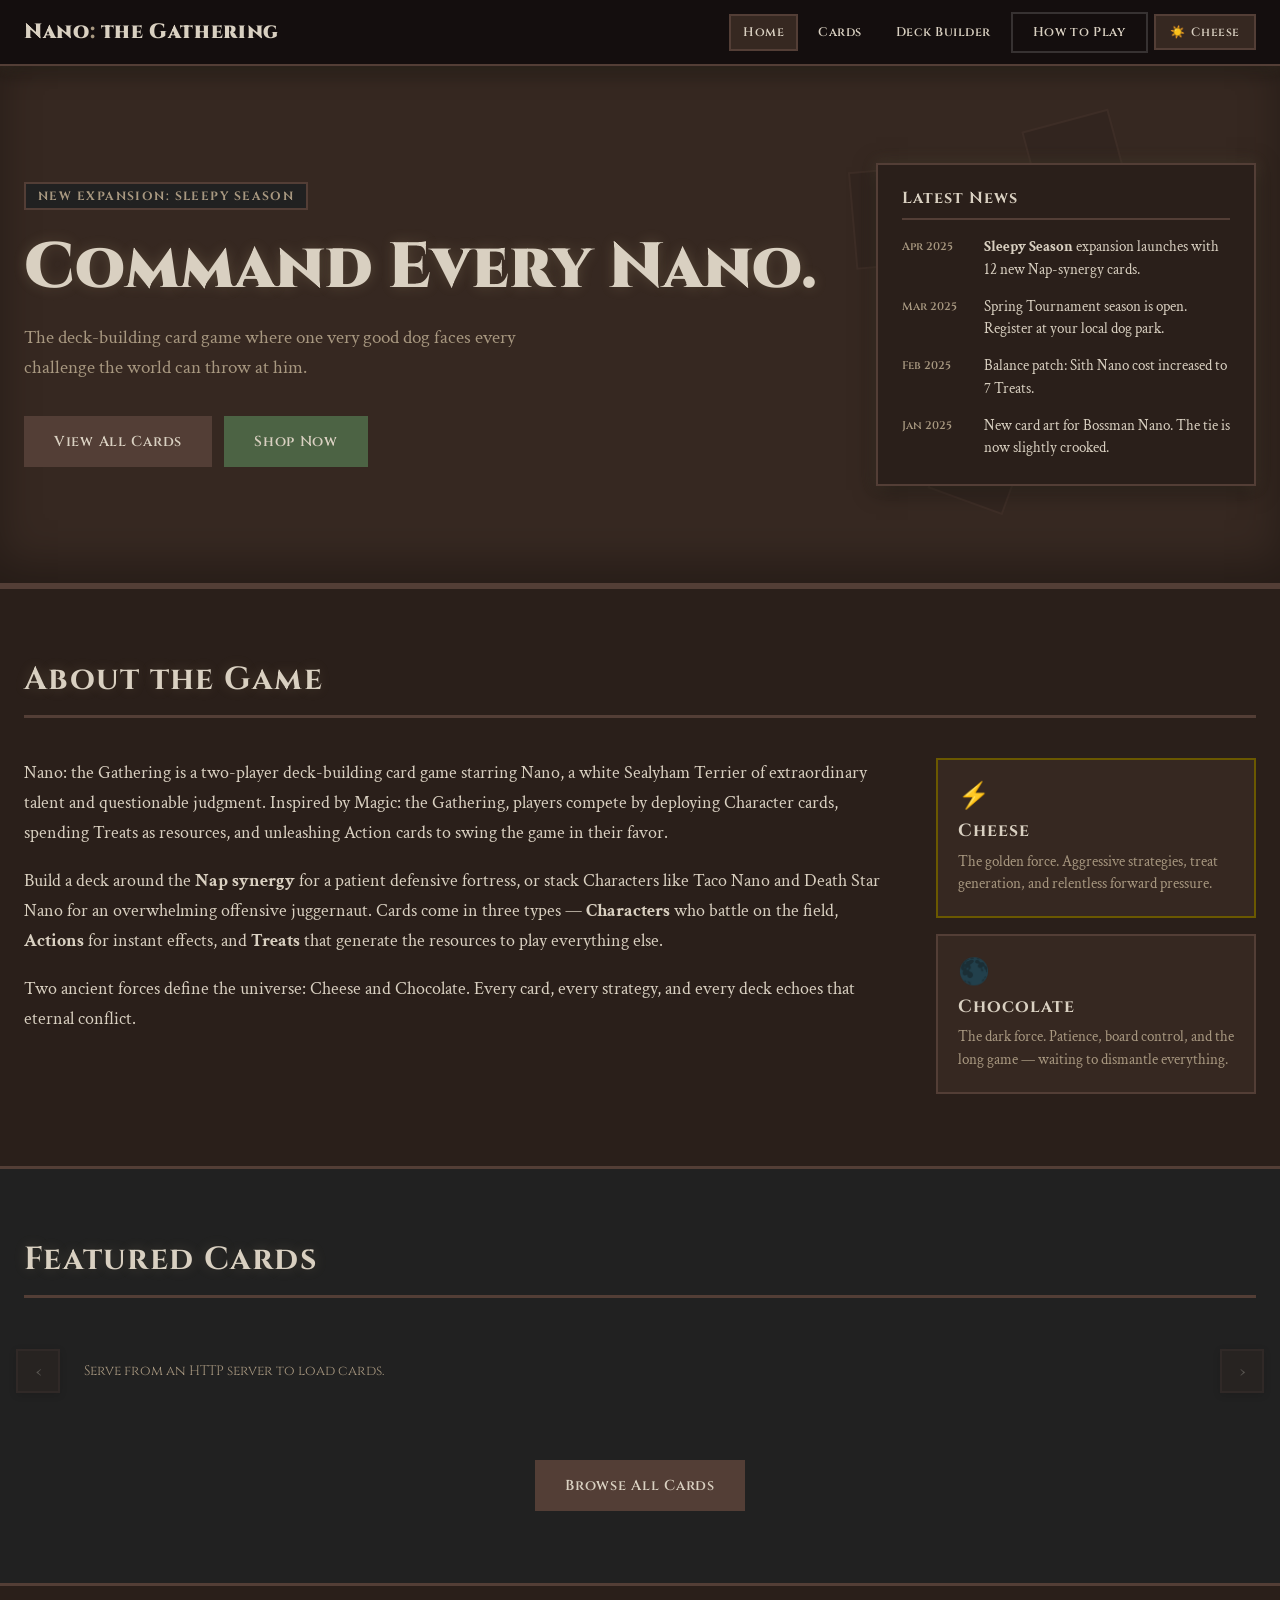
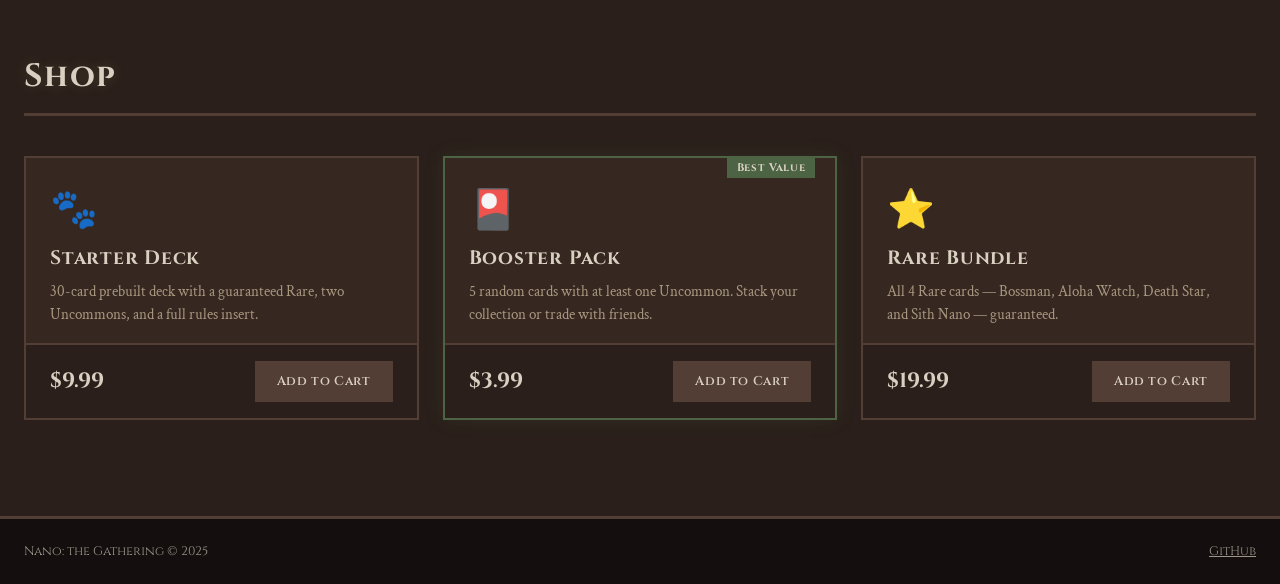
==== AI/index.html @ e47d9646 "claude cooked" ====
<!DOCTYPE html>
<html lang="en">
<head>
    <meta charset="UTF-8">
    <meta name="viewport" content="width=device-width, initial-scale=1.0">
    <title>Nano: the Gathering</title>
    <link rel="preconnect" href="https://fonts.googleapis.com">
    <link rel="preconnect" href="https://fonts.gstatic.com" crossorigin>
    <link href="https://fonts.googleapis.com/css2?family=Cinzel:wght@400;600;700;900&family=Crimson+Text:ital,wght@0,400;0,600;1,400&display=swap" rel="stylesheet">
    <link rel="stylesheet" href="style.css">
</head>
<body class="chocolate">

    <header id="site-header">
        <div class="header-inner">
            <a href="index.html" class="logo">Nano<span class="logo-colon">:</span> the Gathering</a>
            <nav class="nav">
                <a href="index.html"   class="nav-link" data-page="index.html">Home</a>
                <a href="catalog.html" class="nav-link" data-page="catalog.html">Cards</a>
                <a href="deck.html"    class="nav-link" data-page="deck.html">Deck Builder</a>
                <button class="btn btn-ghost" id="btn-how-to-play">How to Play</button>
                <button class="btn btn-theme" id="btn-theme">
                    <span id="theme-icon">☀️</span>
                    <span id="theme-label">Cheese</span>
                </button>
            </nav>
        </div>
    </header>

    <section id="hero">
        <div class="hero-bg-cards" aria-hidden="true">
            <div class="bg-card bc1"></div>
            <div class="bg-card bc2"></div>
            <div class="bg-card bc3"></div>
            <div class="bg-card bc4"></div>
        </div>
        <div class="hero-inner">
            <div class="hero-main">
                <div class="hero-eyebrow">New Expansion: Sleepy Season</div>
                <h2 class="hero-title">Command Every Nano.</h2>
                <p class="hero-sub">The deck-building card game where one very good dog faces every challenge the world can throw at him.</p>
                <div class="hero-btns">
                    <a href="catalog.html" class="btn btn-primary btn-lg">View All Cards</a>
                    <a href="#shop" class="btn btn-secondary btn-lg">Shop Now</a>
                </div>
            </div>
            <div class="hero-news">
                <h3 class="news-title">Latest News</h3>
                <ul class="news-list">
                    <li class="news-item">
                        <span class="news-date">Apr 2025</span>
                        <p><strong>Sleepy Season</strong> expansion launches with 12 new Nap-synergy cards.</p>
                    </li>
                    <li class="news-item">
                        <span class="news-date">Mar 2025</span>
                        <p>Spring Tournament season is open. Register at your local dog park.</p>
                    </li>
                    <li class="news-item">
                        <span class="news-date">Feb 2025</span>
                        <p>Balance patch: Sith Nano cost increased to 7 Treats.</p>
                    </li>
                    <li class="news-item">
                        <span class="news-date">Jan 2025</span>
                        <p>New card art for Bossman Nano. The tie is now slightly crooked.</p>
                    </li>
                </ul>
            </div>
        </div>
    </section>

    <section id="about">
        <div class="section-inner">
            <h2 class="section-title">About the Game</h2>
            <div class="about-layout">
                <div class="about-text">
                    <p>Nano: the Gathering is a two-player deck-building card game starring Nano, a white Sealyham Terrier of extraordinary talent and questionable judgment. Inspired by Magic: the Gathering, players compete by deploying Character cards, spending Treats as resources, and unleashing Action cards to swing the game in their favor.</p>
                    <p>Build a deck around the <strong>Nap synergy</strong> for a patient defensive fortress, or stack Characters like Taco Nano and Death Star Nano for an overwhelming offensive juggernaut. Cards come in three types — <strong>Characters</strong> who battle on the field, <strong>Actions</strong> for instant effects, and <strong>Treats</strong> that generate the resources to play everything else.</p>
                    <p>Two ancient forces define the universe: Cheese and Chocolate. Every card, every strategy, and every deck echoes that eternal conflict.</p>
                </div>
                <div class="forces">
                    <div class="force force-cheese">
                        <div class="force-icon">⚡</div>
                        <h3>Cheese</h3>
                        <p>The golden force. Aggressive strategies, treat generation, and relentless forward pressure.</p>
                    </div>
                    <div class="force force-chocolate">
                        <div class="force-icon">🌑</div>
                        <h3>Chocolate</h3>
                        <p>The dark force. Patience, board control, and the long game — waiting to dismantle everything.</p>
                    </div>
                </div>
            </div>
        </div>
    </section>

    <section id="featured">
        <div class="section-inner">
            <h2 class="section-title">Featured Cards</h2>
            <div class="carousel-outer">
                <button class="carousel-btn carousel-btn-prev" id="carousel-prev" aria-label="Previous">&#8249;</button>
                <div class="carousel-viewport">
                    <div class="carousel-track" id="carousel-track"></div>
                </div>
                <button class="carousel-btn carousel-btn-next" id="carousel-next" aria-label="Next">&#8250;</button>
            </div>
            <div class="carousel-dots" id="carousel-dots"></div>
            <div class="featured-cta">
                <a href="catalog.html" class="btn btn-primary btn-lg">Browse All Cards</a>
            </div>
        </div>
    </section>

    <section id="shop">
        <div class="section-inner">
            <h2 class="section-title">Shop</h2>
            <div class="shop-grid">
                <div class="shop-card">
                    <div class="shop-top">
                        <div class="shop-emoji">🐾</div>
                        <h3>Starter Deck</h3>
                        <p>30-card prebuilt deck with a guaranteed Rare, two Uncommons, and a full rules insert.</p>
                    </div>
                    <div class="shop-bottom">
                        <div class="shop-price">$9.99</div>
                        <button class="btn btn-primary" data-product="Starter Deck" data-price="9.99">Add to Cart</button>
                    </div>
                </div>
                <div class="shop-card shop-featured">
                    <div class="shop-badge">Best Value</div>
                    <div class="shop-top">
                        <div class="shop-emoji">🎴</div>
                        <h3>Booster Pack</h3>
                        <p>5 random cards with at least one Uncommon. Stack your collection or trade with friends.</p>
                    </div>
                    <div class="shop-bottom">
                        <div class="shop-price">$3.99</div>
                        <button class="btn btn-primary" data-product="Booster Pack" data-price="3.99">Add to Cart</button>
                    </div>
                </div>
                <div class="shop-card">
                    <div class="shop-top">
                        <div class="shop-emoji">⭐</div>
                        <h3>Rare Bundle</h3>
                        <p>All 4 Rare cards — Bossman, Aloha Watch, Death Star, and Sith Nano — guaranteed.</p>
                    </div>
                    <div class="shop-bottom">
                        <div class="shop-price">$19.99</div>
                        <button class="btn btn-primary" data-product="Rare Bundle" data-price="19.99">Add to Cart</button>
                    </div>
                </div>
            </div>
            <div id="cart-bar" class="cart-bar hidden">
                <span id="cart-label">0 items in cart</span>
                <div id="cart-items-list" class="cart-items-list"></div>
                <button class="btn btn-primary btn-sm" id="btn-checkout">Checkout →</button>
                <button class="btn btn-ghost btn-sm" id="btn-clear-cart">Clear cart</button>
            </div>
        </div>
    </section>

    <footer>
        <div class="footer-inner">
            <span>Nano: the Gathering © 2025</span>
            <a href="https://github.com" class="footer-link" target="_blank" rel="noopener">GitHub</a>
        </div>
    </footer>

    <div id="modal-info" class="modal" aria-hidden="true">
        <div class="modal-backdrop" id="modal-info-backdrop"></div>
        <div class="modal-box modal-box-info" role="dialog" aria-modal="true">
            <button class="modal-close" id="modal-info-close" aria-label="Close">✕</button>
            <div id="modal-info-body" class="modal-scrollable"></div>
        </div>
    </div>

    <div id="fly-container" aria-hidden="true"></div>

    <script src="shared.js"></script>
    <script src="index.js"></script>
</body>
</html>
---- AI/style.css ----
/* ===== THEME VARIABLES ===== */
body {
    /* Cheese (light) */
    --bg: #fffceb;
    --bg-surface: #fff8cc;
    --bg-elevated: #fff3a0;
    --primary: #ffcf10;
    --primary-hover: #e6ba00;
    --secondary: #f0ac2e;
    --secondary-hover: #d99a1c;
    --accent: #b2a6b9;
    --text: #372642;
    --text-muted: #705b7d;
    --border: #d4a800;
    --header-bg: #fff8cc;
    --header-text: #372642;
    --header-border: #d4a800;
    --btn-primary-bg: #ffcf10;
    --btn-primary-text: #372642;
    --btn-secondary-bg: #f0ac2e;
    --btn-secondary-text: #372642;
    --btn-ghost-text: #372642;
    --btn-ghost-border: rgba(55, 38, 66, 0.3);
    --card-bg: #fff8d0;
    --modal-bg: #fffceb;
    --input-bg: #fff8cc;
    --input-border: #d4a800;
    --shadow-sm: 0 2px 6px rgba(55, 38, 66, 0.15);
    --shadow-md: 0 4px 18px rgba(55, 38, 66, 0.2);
    --shadow-lg: 0 8px 36px rgba(55, 38, 66, 0.25);
    --glow: none;
    --glow-btn: none;
    --type-char: #b88a00;
    --type-action: #a82020;
    --type-treat: #1e7a40;
    --rarity-uncommon: #888;
    --rarity-rare: #c8a000;
}

body.chocolate {
    --bg: #212121;
    --bg-surface: #2a1f1a;
    --bg-elevated: #362821;
    --primary: #533e36;
    --primary-hover: #6a5044;
    --secondary: #4c6344;
    --secondary-hover: #3d5237;
    --accent: #4c6344;
    --text: #d9d0c1;
    --text-muted: #a89880;
    --border: #533e36;
    --header-bg: #140e0e;
    --header-text: #d9d0c1;
    --header-border: #533e36;
    --btn-primary-bg: #533e36;
    --btn-primary-text: #d9d0c1;
    --btn-secondary-bg: #4c6344;
    --btn-secondary-text: #d9d0c1;
    --btn-ghost-text: #d9d0c1;
    --btn-ghost-border: #533e36;
    --card-bg: #2a1f1a;
    --modal-bg: #2a1f1a;
    --input-bg: #362821;
    --input-border: #533e36;
    --shadow-sm: 0 2px 8px rgba(0, 0, 0, 0.4);
    --shadow-md: 0 4px 20px rgba(0, 0, 0, 0.55);
    --shadow-lg: 0 8px 40px rgba(0, 0, 0, 0.65);
    --glow: 0 0 14px rgba(211, 190, 140, 0.2);
    --glow-btn: 0 0 12px rgba(211, 190, 140, 0.25);
    --type-char: #c8941c;
    --type-action: #a03030;
    --type-treat: #2d7040;
    --rarity-uncommon: #a0a0b8;
    --rarity-rare: #d4a820;
}

/* ===== RESET ===== */
*, *::before, *::after { box-sizing: border-box; margin: 0; padding: 0; }
html { scroll-behavior: smooth; }
body {
    font-family: 'Crimson Text', Georgia, serif;
    font-size: 18px;
    background: var(--bg);
    color: var(--text);
    transition: background 0.3s, color 0.3s;
    min-height: 100vh;
}
img { display: block; max-width: 100%; }
a { color: inherit; text-decoration: none; }
ul { list-style: none; }
button { font-family: inherit; cursor: pointer; border: none; background: none; }
h1, h2, h3, .logo, .section-title, .hero-title, .news-title, .page-title {
    font-family: 'Cinzel', serif;
    line-height: 1.2;
}

/* ===== BUTTONS ===== */
.btn {
    display: inline-flex;
    align-items: center;
    gap: 6px;
    padding: 10px 20px;
    font-family: 'Cinzel', serif;
    font-size: 0.8rem;
    font-weight: 600;
    letter-spacing: 0.05em;
    cursor: pointer;
    border: 2px solid transparent;
    transition: transform 0.15s, box-shadow 0.15s, background 0.15s, color 0.15s, border-color 0.15s;
    white-space: nowrap;
}
.btn:active { transform: scale(0.96) !important; }

.btn-primary {
    background: var(--btn-primary-bg);
    color: var(--btn-primary-text);
    border-color: var(--btn-primary-bg);
}
.btn-primary:hover {
    background: var(--primary-hover);
    border-color: var(--primary-hover);
    transform: translateY(-2px);
    box-shadow: var(--shadow-md), var(--glow-btn);
}
.btn-primary:disabled {
    opacity: 0.5;
    cursor: not-allowed;
    transform: none !important;
    box-shadow: none !important;
}

.btn-secondary {
    background: var(--btn-secondary-bg);
    color: var(--btn-secondary-text);
    border-color: var(--btn-secondary-bg);
}
.btn-secondary:hover {
    background: var(--secondary-hover);
    border-color: var(--secondary-hover);
    transform: translateY(-2px);
    box-shadow: var(--shadow-md);
}

.btn-ghost {
    background: transparent;
    color: var(--btn-ghost-text);
    border-color: var(--btn-ghost-border);
}
.btn-ghost:hover {
    background: var(--bg-elevated);
    transform: translateY(-2px);
    box-shadow: var(--shadow-sm);
}

.btn-danger {
    background: #a02020;
    color: #fff;
    border-color: #a02020;
}
.btn-danger:hover { background: #c02828; border-color: #c02828; transform: translateY(-2px); }

.btn-theme {
    background: var(--bg-elevated);
    color: var(--text);
    border: 2px solid var(--border);
    padding: 8px 14px;
    font-family: 'Cinzel', serif;
    font-size: 0.75rem;
    font-weight: 600;
}
.btn-theme:hover {
    background: var(--bg-surface);
    transform: translateY(-2px);
    box-shadow: var(--shadow-sm), var(--glow);
}
.btn-lg { padding: 14px 28px; font-size: 0.9rem; }
.btn-sm { padding: 6px 12px; font-size: 0.72rem; }

/* ===== HEADER ===== */
#site-header {
    position: sticky;
    top: 0;
    z-index: 100;
    background: var(--header-bg);
    border-bottom: 2px solid var(--header-border);
    box-shadow: var(--shadow-sm);
    transition: background 0.3s;
}
body.chocolate #site-header { box-shadow: var(--shadow-md), var(--glow); }

.header-inner {
    max-width: 1400px;
    margin: 0 auto;
    padding: 0 24px;
    height: 64px;
    display: flex;
    align-items: center;
    justify-content: space-between;
    gap: 16px;
}

.logo {
    font-family: 'Cinzel', serif;
    font-size: 1.3rem;
    font-weight: 900;
    color: var(--header-text);
    letter-spacing: 0.03em;
    transition: opacity 0.2s;
    flex-shrink: 0;
}
.logo:hover { opacity: 0.75; }
.logo-colon { color: var(--primary); }
body.chocolate .logo-colon { color: var(--text-muted); }

.nav { display: flex; align-items: center; gap: 6px; flex-wrap: wrap; }

.nav-link {
    font-family: 'Cinzel', serif;
    font-size: 0.78rem;
    font-weight: 600;
    color: var(--header-text);
    padding: 8px 12px;
    border: 2px solid transparent;
    letter-spacing: 0.04em;
    transition: border-color 0.15s, background 0.15s, transform 0.15s;
}
.nav-link:hover {
    border-color: var(--header-text);
    transform: translateY(-1px);
}
.nav-link.nav-active {
    border-color: var(--primary);
    background: var(--bg-elevated);
}
body.chocolate .nav-link.nav-active { border-color: var(--border); }

.nav .btn-ghost {
    color: var(--header-text);
    border-color: rgba(0,0,0,0.15);
}
body.chocolate .nav .btn-ghost { border-color: rgba(255,255,255,0.15); }
.nav .btn-ghost:hover { background: var(--bg-elevated); border-color: var(--header-text); }

/* ===== HERO ===== */
#hero {
    position: relative;
    min-height: 520px;
    background: var(--bg-elevated);
    overflow: hidden;
    display: flex;
    align-items: center;
    border-bottom: 3px solid var(--border);
}
body.chocolate #hero { box-shadow: inset 0 -20px 40px rgba(0,0,0,0.3); }

.hero-bg-cards { position: absolute; inset: 0; pointer-events: none; }
.bg-card {
    position: absolute;
    background: var(--bg-surface);
    border: 2px solid var(--border);
    animation: float 8s ease-in-out infinite;
}
body.chocolate .bg-card { opacity: 0.25; }
body:not(.chocolate) .bg-card { opacity: 0.5; }
.bc1 { width: 90px;  height: 126px; right: 12%; top: 10%;  transform: rotate(-15deg); --r: -15deg; }
.bc2 { width: 110px; height: 154px; right: 6%;  top: 30%;  transform: rotate(8deg);  --r: 8deg;  animation-delay: 2s; }
.bc3 { width: 80px;  height: 112px; right: 20%; bottom: 15%; transform: rotate(20deg); --r: 20deg; animation-delay: 1s; }
.bc4 { width: 70px;  height: 98px;  right: 28%; top: 20%;  transform: rotate(-5deg); --r: -5deg; animation-delay: 3s; }
@keyframes float {
    0%, 100% { transform: translateY(0) rotate(var(--r)); }
    50%       { transform: translateY(-12px) rotate(var(--r)); }
}

.hero-inner {
    position: relative;
    z-index: 1;
    max-width: 1400px;
    margin: 0 auto;
    padding: 60px 24px;
    display: grid;
    grid-template-columns: 1fr 380px;
    gap: 48px;
    align-items: center;
    width: 100%;
}

.hero-eyebrow {
    display: inline-block;
    font-family: 'Cinzel', serif;
    font-size: 0.75rem;
    font-weight: 700;
    letter-spacing: 0.12em;
    text-transform: uppercase;
    color: var(--text-muted);
    background: var(--bg);
    border: 2px solid var(--border);
    padding: 4px 12px;
    margin-bottom: 20px;
}

.hero-title {
    font-size: clamp(2.4rem, 5vw, 4rem);
    font-weight: 900;
    color: var(--text);
    margin-bottom: 16px;
    text-shadow: var(--glow);
}
.hero-sub {
    font-size: 1.2rem;
    color: var(--text-muted);
    max-width: 500px;
    margin-bottom: 32px;
    line-height: 1.6;
}
.hero-btns { display: flex; gap: 12px; flex-wrap: wrap; }

.hero-news {
    background: var(--bg-surface);
    border: 2px solid var(--border);
    padding: 24px;
    box-shadow: var(--shadow-md), var(--glow);
}
.news-title {
    font-size: 1rem;
    letter-spacing: 0.06em;
    margin-bottom: 16px;
    padding-bottom: 10px;
    border-bottom: 2px solid var(--border);
}
.news-list { display: flex; flex-direction: column; gap: 14px; }
.news-item { display: grid; grid-template-columns: 72px 1fr; gap: 10px; }
.news-date {
    font-family: 'Cinzel', serif;
    font-size: 0.7rem;
    font-weight: 600;
    color: var(--text-muted);
    padding-top: 3px;
}
.news-item p { font-size: 0.95rem; line-height: 1.5; }

/* ===== SECTIONS ===== */
.section-inner { max-width: 1400px; margin: 0 auto; padding: 72px 24px; }

.section-title {
    font-size: 2rem;
    font-weight: 700;
    letter-spacing: 0.04em;
    margin-bottom: 40px;
    padding-bottom: 16px;
    border-bottom: 3px solid var(--border);
    text-shadow: var(--glow);
}

.page-title {
    font-size: 1.8rem;
    font-weight: 700;
    letter-spacing: 0.04em;
    margin-bottom: 32px;
    padding-bottom: 14px;
    border-bottom: 3px solid var(--border);
}

/* ===== ABOUT ===== */
#about {
    background: var(--bg-surface);
    border-top: 3px solid var(--border);
    border-bottom: 3px solid var(--border);
}
.about-layout { display: grid; grid-template-columns: 1fr 320px; gap: 48px; align-items: start; }
.about-text { display: flex; flex-direction: column; gap: 18px; }
.about-text p { font-size: 1.1rem; line-height: 1.7; }

.forces { display: flex; flex-direction: column; gap: 16px; }
.force {
    padding: 20px;
    border: 2px solid var(--border);
    background: var(--bg-elevated);
    transition: transform 0.2s, box-shadow 0.2s;
}
.force:hover { transform: translateY(-3px); box-shadow: var(--shadow-md), var(--glow); }
.force-icon { font-size: 1.6rem; margin-bottom: 8px; }
.force h3 { font-size: 1.1rem; margin-bottom: 8px; letter-spacing: 0.06em; }
.force p { font-size: 0.95rem; color: var(--text-muted); line-height: 1.5; }
.force-cheese { border-color: #c9a800; }
body.chocolate .force-cheese { border-color: #6a5800; }

/* ===== FEATURED CAROUSEL ===== */
#featured { padding: 0; }
#featured .section-inner { padding-top: 72px; padding-bottom: 72px; }

.carousel-outer {
    position: relative;
    padding: 0 36px;
}

.carousel-viewport { overflow: hidden; }

.carousel-track {
    display: flex;
    gap: 20px;
    transition: transform 0.45s cubic-bezier(0.25, 0.46, 0.45, 0.94);
    will-change: transform;
}

.carousel-slide {
    flex: 0 0 calc(33.333% - 14px);
    min-width: 0;
}

.carousel-btn {
    position: absolute;
    top: 50%;
    transform: translateY(-50%);
    z-index: 2;
    width: 44px;
    height: 44px;
    background: var(--bg-elevated);
    border: 2px solid var(--border);
    color: var(--text);
    font-size: 1.2rem;
    display: flex;
    align-items: center;
    justify-content: center;
    cursor: pointer;
    font-family: inherit;
    transition: background 0.15s, box-shadow 0.15s, transform 0.15s;
    box-shadow: var(--shadow-sm);
}
.carousel-btn:hover {
    background: var(--border);
    transform: translateY(-50%) scale(1.08);
    box-shadow: var(--shadow-md), var(--glow);
}
.carousel-btn:disabled { opacity: 0.3; cursor: default; transform: translateY(-50%); }
.carousel-btn-prev { left: -8px; }
.carousel-btn-next { right: -8px; }

.carousel-dots {
    display: flex;
    justify-content: center;
    gap: 8px;
    margin-top: 24px;
}
.carousel-dot {
    width: 8px;
    height: 8px;
    background: var(--border);
    cursor: pointer;
    transition: background 0.15s, transform 0.15s;
    border: none;
    padding: 0;
}
.carousel-dot.active {
    background: var(--text);
    transform: scale(1.4);
}

.featured-cta {
    text-align: center;
    margin-top: 32px;
}

/* ===== FILTER BAR ===== */
.filter-bar {
    background: var(--bg-surface);
    border: 2px solid var(--border);
    padding: 20px;
    margin-bottom: 32px;
    display: flex;
    flex-direction: column;
    gap: 12px;
    box-shadow: var(--shadow-sm);
}
.filter-row { display: flex; align-items: center; gap: 10px; flex-wrap: wrap; }

.filter-input, .filter-select {
    background: var(--input-bg);
    color: var(--text);
    border: 2px solid var(--input-border);
    padding: 8px 12px;
    font-family: 'Crimson Text', serif;
    font-size: 1rem;
    outline: none;
    transition: border-color 0.15s, box-shadow 0.15s;
}
.filter-input:focus, .filter-select:focus { border-color: var(--text); box-shadow: var(--glow); }
.filter-search { flex: 1; min-width: 200px; }
.filter-select { min-width: 140px; }
.filter-num { width: 72px; text-align: center; padding: 8px 6px; }

.filter-range-group {
    display: flex;
    align-items: center;
    gap: 6px;
    font-family: 'Cinzel', serif;
    font-size: 0.75rem;
    font-weight: 600;
    letter-spacing: 0.04em;
    color: var(--text-muted);
}
.filter-status { font-family: 'Cinzel', serif; font-size: 0.75rem; color: var(--text-muted); }

.hidden { display: none !important; }

/* ===== CARD GRID ===== */
.card-grid {
    display: grid;
    grid-template-columns: repeat(auto-fill, minmax(175px, 1fr));
    gap: 20px;
}
.no-results {
    text-align: center;
    font-family: 'Cinzel', serif;
    font-size: 1rem;
    color: var(--text-muted);
    padding: 48px;
}

/* ===== CARDS ===== */
.card {
    position: relative;
    width: 100%;
    aspect-ratio: 5/7;
    cursor: pointer;
    will-change: transform;
    transition: box-shadow 0.2s;
}
.card-frame {
    position: relative;
    width: 100%;
    height: 100%;
    background: var(--card-bg);
    border: 3px solid var(--type-char);
    display: flex;
    flex-direction: column;
    overflow: hidden;
    box-shadow: var(--shadow-sm);
    transition: box-shadow 0.2s;
}
.card[data-type="Action"] .card-frame { border-color: var(--type-action); }
.card[data-type="Treat"]  .card-frame { border-color: var(--type-treat);  }
.card:hover .card-frame   { box-shadow: var(--shadow-lg); }
body.chocolate .card[data-type="Character"]:hover .card-frame { box-shadow: var(--shadow-lg), 0 0 20px rgba(200,148,28,0.25); }
body.chocolate .card[data-type="Action"]:hover    .card-frame { box-shadow: var(--shadow-lg), 0 0 20px rgba(160,48,48,0.3); }
body.chocolate .card[data-type="Treat"]:hover     .card-frame { box-shadow: var(--shadow-lg), 0 0 20px rgba(45,112,64,0.3); }

.card-top-bar {
    display: flex;
    align-items: center;
    justify-content: space-between;
    padding: 5px 7px;
    background: var(--type-char);
    gap: 4px;
    flex-shrink: 0;
}
.card[data-type="Action"] .card-top-bar { background: var(--type-action); }
.card[data-type="Treat"]  .card-top-bar { background: var(--type-treat);  }

.card-name-small {
    font-family: 'Cinzel', serif;
    font-size: 0.6rem;
    font-weight: 700;
    color: #fff;
    white-space: nowrap;
    overflow: hidden;
    text-overflow: ellipsis;
    letter-spacing: 0.03em;
}
.card-cost-badge {
    font-family: 'Cinzel', serif;
    font-size: 0.65rem;
    font-weight: 900;
    color: #fff;
    background: rgba(0,0,0,0.35);
    border-radius: 50%;
    min-width: 20px;
    height: 20px;
    display: flex;
    align-items: center;
    justify-content: center;
    flex-shrink: 0;
}
.card-img-wrap {
    flex: 1;
    overflow: hidden;
    display: flex;
    align-items: center;
    justify-content: center;
    background: var(--bg-elevated);
    min-height: 0;
}
.card-img {
    width: 100%;
    height: 100%;
    object-fit: cover;
    transition: transform 0.3s ease;
}
.card:hover .card-img { transform: scale(1.06); }

.card-type-bar {
    display: flex;
    align-items: center;
    justify-content: space-between;
    padding: 3px 7px;
    background: var(--bg-elevated);
    border-top: 1px solid var(--border);
    flex-shrink: 0;
}
.card-type-text {
    font-family: 'Cinzel', serif;
    font-size: 0.55rem;
    color: var(--text-muted);
    letter-spacing: 0.04em;
}
.card-rarity-sym { font-size: 0.7rem; font-weight: 900; }
.card-rarity-sym.common   { color: var(--text-muted); }
.card-rarity-sym.uncommon { color: var(--rarity-uncommon); }
.card-rarity-sym.rare     { color: var(--rarity-rare); text-shadow: 0 0 6px currentColor; }

.card-rules-preview {
    padding: 4px 7px;
    font-size: 0.55rem;
    line-height: 1.4;
    color: var(--text);
    background: var(--card-bg);
    flex-shrink: 0;
    overflow: hidden;
    display: -webkit-box;
    -webkit-line-clamp: 3;
    -webkit-box-orient: vertical;
}
.card-stats {
    display: flex;
    justify-content: space-between;
    padding: 3px 7px;
    background: var(--type-char);
    flex-shrink: 0;
}
.card[data-type="Action"] .card-stats { background: var(--type-action); }
.card[data-type="Treat"]  .card-stats { background: var(--type-treat);  }
.card-stats span {
    font-family: 'Cinzel', serif;
    font-size: 0.62rem;
    font-weight: 700;
    color: #fff;
}
.card-add-btn {
    position: absolute;
    bottom: 6px;
    right: 6px;
    width: 26px;
    height: 26px;
    background: var(--btn-primary-bg);
    color: var(--btn-primary-text);
    font-size: 1.1rem;
    font-weight: 700;
    line-height: 1;
    border: 2px solid transparent;
    display: flex;
    align-items: center;
    justify-content: center;
    opacity: 0;
    transition: opacity 0.15s, transform 0.15s, box-shadow 0.15s;
    z-index: 2;
    font-family: inherit;
}
.card:hover .card-add-btn { opacity: 1; }
.card-add-btn:hover { transform: scale(1.2); box-shadow: var(--shadow-md), var(--glow-btn); }

@keyframes cardAppear {
    from { opacity: 0; transform: translateY(16px) scale(0.95); }
    to   { opacity: 1; transform: translateY(0)    scale(1); }
}
.card-appear { animation: cardAppear 0.3s ease both; }

/* ===== CARD DETAIL MODAL ===== */
.detail-card {
    max-width: 380px;
    background: var(--card-bg);
    border: 4px solid var(--type-char);
    box-shadow: var(--shadow-lg), var(--glow);
}
.detail-card[data-type="Action"] { border-color: var(--type-action); }
.detail-card[data-type="Treat"]  { border-color: var(--type-treat);  }

.detail-header {
    display: flex;
    justify-content: space-between;
    align-items: center;
    padding: 10px 14px;
    background: var(--type-char);
    gap: 8px;
}
.detail-card[data-type="Action"] .detail-header { background: var(--type-action); }
.detail-card[data-type="Treat"]  .detail-header { background: var(--type-treat);  }
.detail-name { font-family: 'Cinzel', serif; font-size: 1rem; font-weight: 700; color: #fff; letter-spacing: 0.03em; }
.detail-cost {
    font-family: 'Cinzel', serif;
    font-size: 1rem;
    font-weight: 900;
    color: #fff;
    background: rgba(0,0,0,0.35);
    border-radius: 50%;
    min-width: 32px;
    height: 32px;
    display: flex;
    align-items: center;
    justify-content: center;
    flex-shrink: 0;
}
.detail-img-wrap { background: var(--bg-elevated); border-bottom: 2px solid var(--border); }
.detail-img { width: 100%; max-height: 220px; object-fit: cover; }
.detail-typeline {
    display: flex;
    justify-content: space-between;
    align-items: center;
    padding: 6px 14px;
    background: var(--bg-elevated);
    border-bottom: 2px solid var(--border);
}
.detail-type { font-family: 'Cinzel', serif; font-size: 0.78rem; color: var(--text-muted); letter-spacing: 0.04em; }
.detail-rarity { font-size: 0.85rem; font-weight: 700; }
.detail-rarity.common   { color: var(--text-muted); }
.detail-rarity.uncommon { color: var(--rarity-uncommon); }
.detail-rarity.rare     { color: var(--rarity-rare); text-shadow: 0 0 8px currentColor; }

.detail-textbox {
    padding: 14px;
    border-bottom: 2px solid var(--border);
    background: var(--card-bg);
    display: flex;
    flex-direction: column;
    gap: 10px;
}
.detail-rules  { font-size: 0.95rem; line-height: 1.55; color: var(--text); }
.detail-flavor { font-style: italic; font-size: 0.88rem; color: var(--text-muted); line-height: 1.5; padding-top: 8px; border-top: 1px solid var(--border); }
.detail-statsbar {
    display: flex;
    justify-content: space-between;
    padding: 8px 14px;
    background: var(--type-char);
}
.detail-card[data-type="Action"] .detail-statsbar { background: var(--type-action); }
.detail-stat { font-family: 'Cinzel', serif; font-size: 1rem; font-weight: 700; color: #fff; }
.detail-details {
    padding: 10px 14px;
    font-size: 0.88rem;
    color: var(--text-muted);
    font-style: italic;
    background: var(--bg-elevated);
    line-height: 1.5;
    border-top: 2px solid var(--border);
}
.detail-actions {
    display: flex;
    align-items: center;
    gap: 10px;
    padding: 12px 14px;
    background: var(--bg-elevated);
    border-top: 2px solid var(--border);
    flex-wrap: wrap;
}
.deck-copies { font-size: 0.78rem; color: var(--text-muted); font-family: 'Cinzel', serif; }

/* ===== SHOP ===== */
#shop { background: var(--bg-surface); border-top: 3px solid var(--border); }
.shop-grid {
    display: grid;
    grid-template-columns: repeat(auto-fit, minmax(240px, 1fr));
    gap: 24px;
    margin-bottom: 24px;
}
.shop-card {
    position: relative;
    background: var(--bg-elevated);
    border: 2px solid var(--border);
    display: flex;
    flex-direction: column;
    justify-content: space-between;
    transition: transform 0.2s, box-shadow 0.2s;
}
.shop-card:hover { transform: translateY(-4px); box-shadow: var(--shadow-lg), var(--glow); }
.shop-featured { border-color: var(--secondary); }
body.chocolate .shop-featured { border-color: #4c6344; box-shadow: 0 0 18px rgba(76,99,68,0.2); }
.shop-badge {
    position: absolute;
    top: -1px;
    right: 20px;
    background: var(--secondary);
    color: var(--btn-secondary-text);
    font-family: 'Cinzel', serif;
    font-size: 0.68rem;
    font-weight: 700;
    letter-spacing: 0.06em;
    padding: 3px 10px;
}
.shop-top { padding: 28px 24px 16px; }
.shop-emoji { font-size: 2.4rem; margin-bottom: 12px; }
.shop-top h3 { font-size: 1.2rem; margin-bottom: 10px; letter-spacing: 0.04em; }
.shop-top p  { font-size: 0.95rem; color: var(--text-muted); line-height: 1.55; }
.shop-bottom {
    padding: 16px 24px;
    display: flex;
    align-items: center;
    justify-content: space-between;
    border-top: 2px solid var(--border);
    background: var(--bg-surface);
}
.shop-price { font-family: 'Cinzel', serif; font-size: 1.3rem; font-weight: 700; }

.cart-bar {
    background: var(--bg-elevated);
    border: 2px solid var(--border);
    padding: 14px 20px;
    display: flex;
    align-items: center;
    gap: 14px;
    font-family: 'Cinzel', serif;
    font-size: 0.82rem;
    font-weight: 600;
    color: var(--text-muted);
    box-shadow: var(--shadow-sm), var(--glow);
    flex-wrap: wrap;
}

.cart-items-list {
    margin-top: 16px;
    display: flex;
    flex-direction: column;
    gap: 8px;
}
.cart-line {
    display: flex;
    justify-content: space-between;
    align-items: center;
    padding: 6px 12px;
    background: var(--bg-surface);
    border: 1px solid var(--border);
    font-size: 0.9rem;
}
.cart-line-name { font-family: 'Cinzel', serif; font-size: 0.78rem; }
.cart-line-price { color: var(--text-muted); }

/* ===== DECK PAGE ===== */
#deck-page { padding: 0; }
#deck-page .section-inner { padding-top: 48px; padding-bottom: 72px; }

.deck-page-layout {
    display: grid;
    grid-template-columns: 260px 1fr;
    gap: 24px;
    align-items: start;
}

.deck-sidebar {
    background: var(--bg-surface);
    border: 2px solid var(--border);
    box-shadow: var(--shadow-sm), var(--glow);
    position: sticky;
    top: 80px;
}

.deck-sidebar-header {
    padding: 16px;
    border-bottom: 2px solid var(--border);
    background: var(--bg-elevated);
    display: flex;
    align-items: center;
    justify-content: space-between;
}
.deck-sidebar-header h3 { font-size: 0.9rem; letter-spacing: 0.06em; }

.deck-list { list-style: none; }
.deck-list-item {
    display: flex;
    align-items: center;
    justify-content: space-between;
    padding: 12px 16px;
    border-bottom: 1px solid var(--border);
    cursor: pointer;
    transition: background 0.15s;
    gap: 8px;
}
.deck-list-item:hover { background: var(--bg-elevated); }
.deck-list-item.active { background: var(--bg-elevated); border-left: 3px solid var(--border); }
body.chocolate .deck-list-item.active { border-left-color: var(--text-muted); box-shadow: inset 0 0 12px rgba(211,190,140,0.06); }

.deck-list-name {
    font-family: 'Cinzel', serif;
    font-size: 0.8rem;
    font-weight: 600;
    flex: 1;
    overflow: hidden;
    text-overflow: ellipsis;
    white-space: nowrap;
}
.deck-list-count {
    font-size: 0.72rem;
    color: var(--text-muted);
    font-family: 'Cinzel', serif;
    flex-shrink: 0;
}

.deck-main { display: flex; flex-direction: column; gap: 24px; }

.deck-main-header {
    display: flex;
    align-items: center;
    gap: 10px;
    flex-wrap: wrap;
}
.deck-name-input {
    font-family: 'Cinzel', serif;
    font-size: 1.2rem;
    font-weight: 700;
    background: transparent;
    border: none;
    border-bottom: 2px solid var(--border);
    color: var(--text);
    padding: 4px 0;
    outline: none;
    flex: 1;
    min-width: 180px;
    transition: border-color 0.15s;
}
.deck-name-input:focus { border-color: var(--text); }

.deck-card-list { display: flex; flex-direction: column; gap: 6px; min-height: 80px; }
.deck-empty-msg {
    font-size: 0.95rem;
    color: var(--text-muted);
    padding: 24px 0;
    font-family: 'Cinzel', serif;
    font-size: 0.82rem;
    text-align: center;
}

.deck-entry {
    display: grid;
    grid-template-columns: 40px 1fr auto;
    gap: 10px;
    align-items: center;
    padding: 8px 10px;
    background: var(--bg-surface);
    border: 1px solid var(--border);
    transition: background 0.15s;
}
.deck-entry:hover { background: var(--bg-elevated); }
.deck-entry-img { width: 40px; height: 56px; object-fit: cover; border: 1px solid var(--border); }
.deck-entry-info { display: flex; flex-direction: column; gap: 2px; min-width: 0; }
.deck-entry-name { font-family: 'Cinzel', serif; font-size: 0.72rem; font-weight: 600; white-space: nowrap; overflow: hidden; text-overflow: ellipsis; }
.deck-entry-type { font-size: 0.72rem; color: var(--text-muted); }
.deck-entry-count { display: flex; align-items: center; gap: 6px; font-family: 'Cinzel', serif; font-size: 0.85rem; font-weight: 700; flex-shrink: 0; }
.deck-qty-btn {
    width: 24px;
    height: 24px;
    background: var(--bg);
    border: 1px solid var(--border);
    color: var(--text);
    font-size: 1rem;
    font-weight: 700;
    display: flex;
    align-items: center;
    justify-content: center;
    cursor: pointer;
    transition: background 0.1s, transform 0.1s;
    font-family: inherit;
    flex-shrink: 0;
}
.deck-qty-btn:hover { background: var(--border); transform: scale(1.1); }

.deck-stats {
    display: flex;
    gap: 24px;
    padding: 14px 16px;
    background: var(--bg-surface);
    border: 2px solid var(--border);
    font-family: 'Cinzel', serif;
    font-size: 0.8rem;
    flex-wrap: wrap;
}
.deck-stat { display: flex; flex-direction: column; gap: 2px; }
.deck-stat-label { font-size: 0.68rem; color: var(--text-muted); letter-spacing: 0.06em; text-transform: uppercase; }
.deck-stat-value { font-size: 1.1rem; font-weight: 700; }

.deck-browser-header {
    display: flex;
    align-items: center;
    gap: 12px;
    margin-bottom: 16px;
    flex-wrap: wrap;
}
.deck-browser-title { font-family: 'Cinzel', serif; font-size: 1rem; font-weight: 700; letter-spacing: 0.04em; }

.mini-grid {
    display: grid;
    grid-template-columns: repeat(auto-fill, minmax(150px, 1fr));
    gap: 14px;
}

/* ===== FOOTER ===== */
footer { background: var(--header-bg); border-top: 3px solid var(--header-border); padding: 24px; }
.footer-inner {
    max-width: 1400px;
    margin: 0 auto;
    display: flex;
    justify-content: space-between;
    align-items: center;
    font-family: 'Cinzel', serif;
    font-size: 0.78rem;
    color: var(--header-text);
    opacity: 0.7;
}
.footer-link { text-decoration: underline; }
.footer-link:hover { opacity: 0.6; }

/* ===== MODALS ===== */
.modal {
    position: fixed;
    inset: 0;
    z-index: 200;
    display: flex;
    align-items: center;
    justify-content: center;
    padding: 20px;
    pointer-events: none;
    opacity: 0;
    transition: opacity 0.2s;
}
.modal.active { pointer-events: all; opacity: 1; }

.modal-backdrop {
    position: absolute;
    inset: 0;
    background: rgba(0,0,0,0.72);
    cursor: pointer;
}
.modal-box {
    position: relative;
    z-index: 1;
    background: var(--modal-bg);
    border: 3px solid var(--border);
    box-shadow: var(--shadow-lg), var(--glow);
    max-height: 90vh;
    overflow-y: auto;
    transform: scale(0.92) translateY(20px);
    transition: transform 0.25s cubic-bezier(0.34, 1.56, 0.64, 1);
}
.modal.active .modal-box { transform: scale(1) translateY(0); }
.modal-box-card { padding: 0; }
.modal-box-info { max-width: 680px; width: 100%; padding: 0; }

.modal-scrollable { padding: 32px; }
.modal-scrollable h2 { font-size: 1.5rem; margin-bottom: 20px; padding-bottom: 12px; border-bottom: 2px solid var(--border); letter-spacing: 0.04em; }
.modal-scrollable h3 { font-size: 1.05rem; margin: 20px 0 10px; color: var(--text-muted); letter-spacing: 0.04em; }
.modal-scrollable p  { font-size: 1.05rem; line-height: 1.7; margin-bottom: 12px; }
.modal-scrollable ol, .modal-scrollable ul { padding-left: 24px; margin-bottom: 12px; }
.modal-scrollable li { font-size: 1rem; line-height: 1.6; margin-bottom: 6px; }

.modal-close {
    position: absolute;
    top: 10px;
    right: 10px;
    z-index: 2;
    width: 32px;
    height: 32px;
    background: var(--bg-elevated);
    border: 2px solid var(--border);
    color: var(--text);
    font-size: 1rem;
    font-weight: 700;
    display: flex;
    align-items: center;
    justify-content: center;
    cursor: pointer;
    transition: background 0.15s, transform 0.15s;
    font-family: inherit;
}
.modal-close:hover { background: var(--border); transform: scale(1.1); }

/* Info modal */
#modal-info { position: fixed; inset: 0; z-index: 200; display: flex; align-items: center; justify-content: center; padding: 20px; pointer-events: none; opacity: 0; transition: opacity 0.2s; }
#modal-info.active { pointer-events: all; opacity: 1; }

/* ===== TOAST ===== */
.toast {
    position: fixed;
    bottom: 28px;
    left: 50%;
    transform: translateX(-50%) translateY(12px);
    background: var(--bg-elevated);
    border: 2px solid var(--border);
    color: var(--text);
    font-family: 'Cinzel', serif;
    font-size: 0.8rem;
    padding: 10px 22px;
    box-shadow: var(--shadow-md), var(--glow);
    opacity: 0;
    transition: opacity 0.25s, transform 0.25s;
    z-index: 9999;
    pointer-events: none;
    white-space: nowrap;
}
.toast.toast-show { opacity: 1; transform: translateX(-50%) translateY(0); }

/* ===== FLY ANIMATION ===== */
#fly-container { position: fixed; inset: 0; pointer-events: none; z-index: 999; }
.fly-dot {
    position: fixed;
    width: 12px;
    height: 12px;
    background: var(--btn-primary-bg);
    border: 2px solid var(--text);
    transform: translate(-50%, -50%);
    pointer-events: none;
}

/* ===== RESPONSIVE ===== */
@media (max-width: 1000px) {
    .carousel-slide { flex: 0 0 calc(50% - 10px); }
    .deck-page-layout { grid-template-columns: 1fr; }
    .deck-sidebar { position: static; }
}
@media (max-width: 900px) {
    .hero-inner { grid-template-columns: 1fr; }
    .hero-news  { display: none; }
    .about-layout { grid-template-columns: 1fr; }
    .forces { flex-direction: row; }
}
@media (max-width: 600px) {
    .header-inner { padding: 0 14px; }
    .section-inner { padding: 48px 14px; }
    .carousel-slide { flex: 0 0 100%; }
    .carousel-outer { padding: 0 44px; }
    .filter-row { flex-direction: column; align-items: stretch; }
    .filter-search { min-width: unset; }
    .forces { flex-direction: column; }
    .card-grid, .mini-grid { grid-template-columns: repeat(auto-fill, minmax(140px, 1fr)); gap: 14px; }
    .nav-link { display: none; }
}
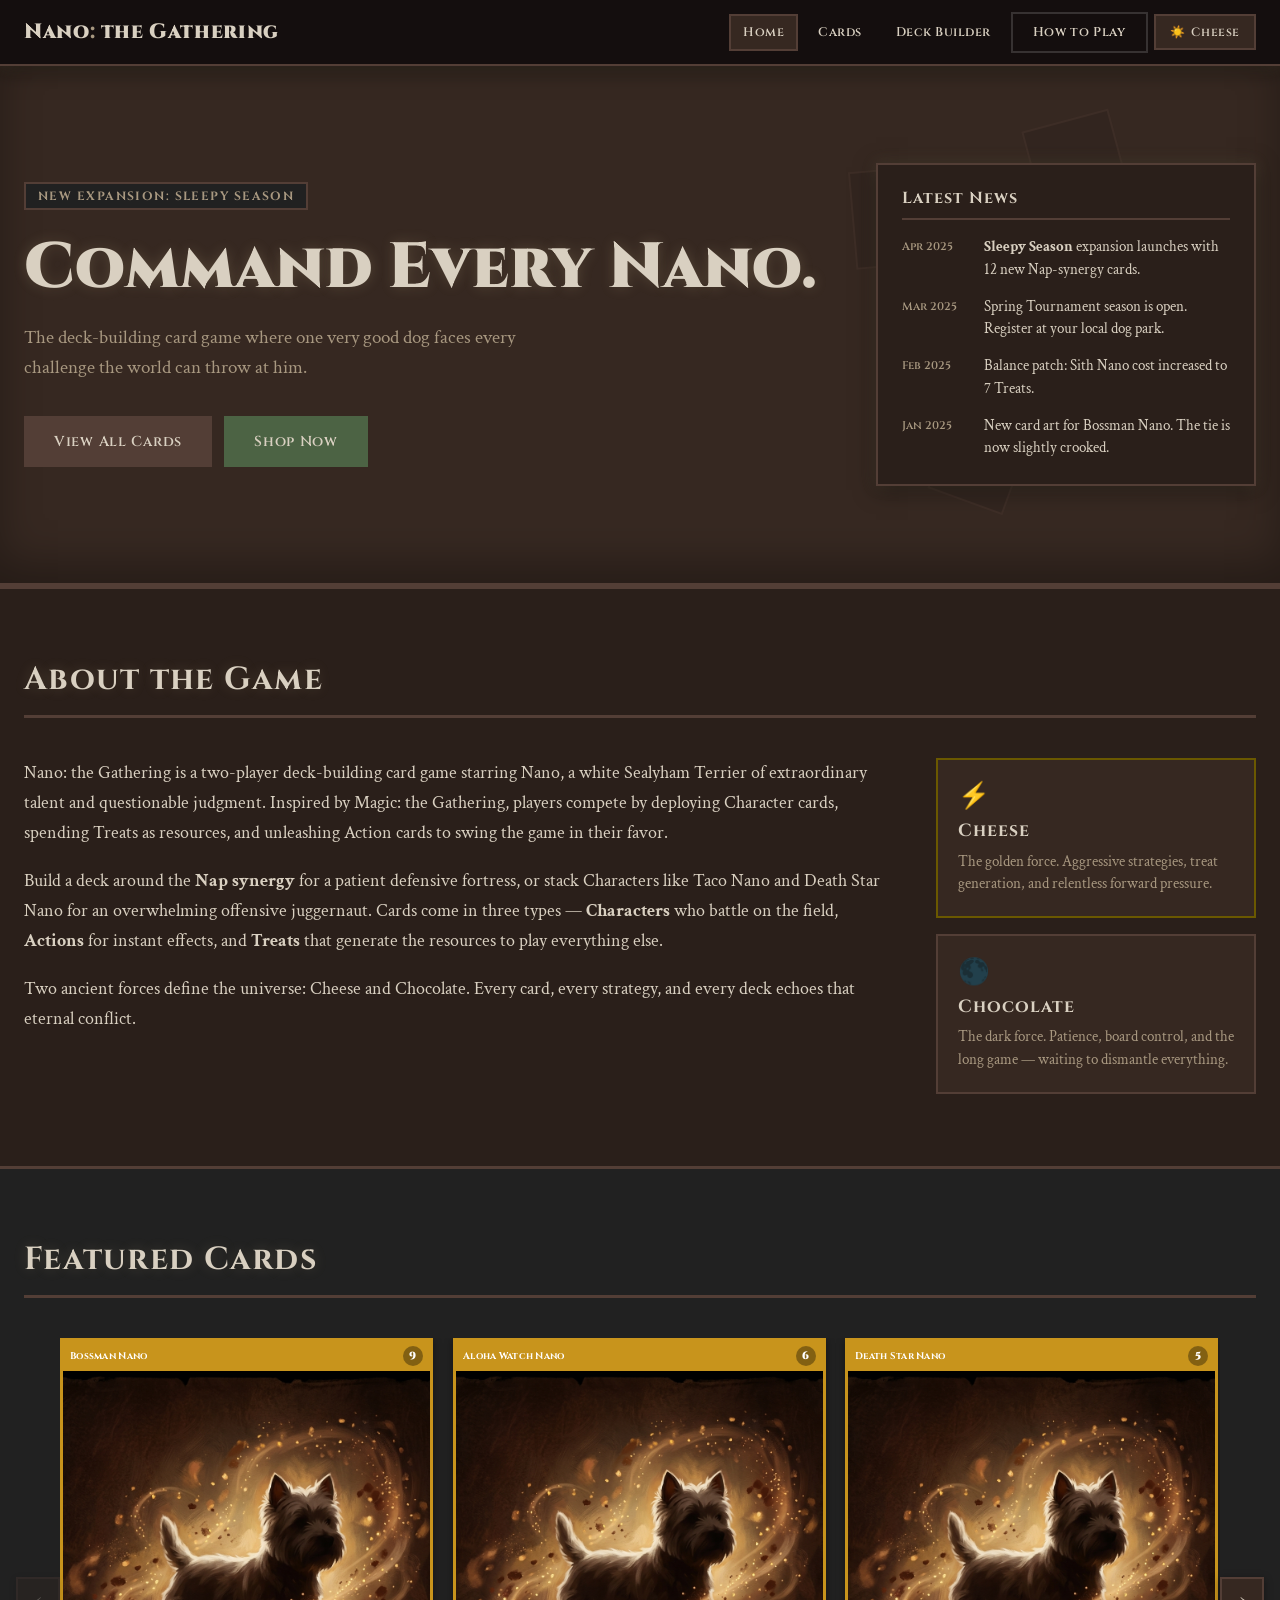
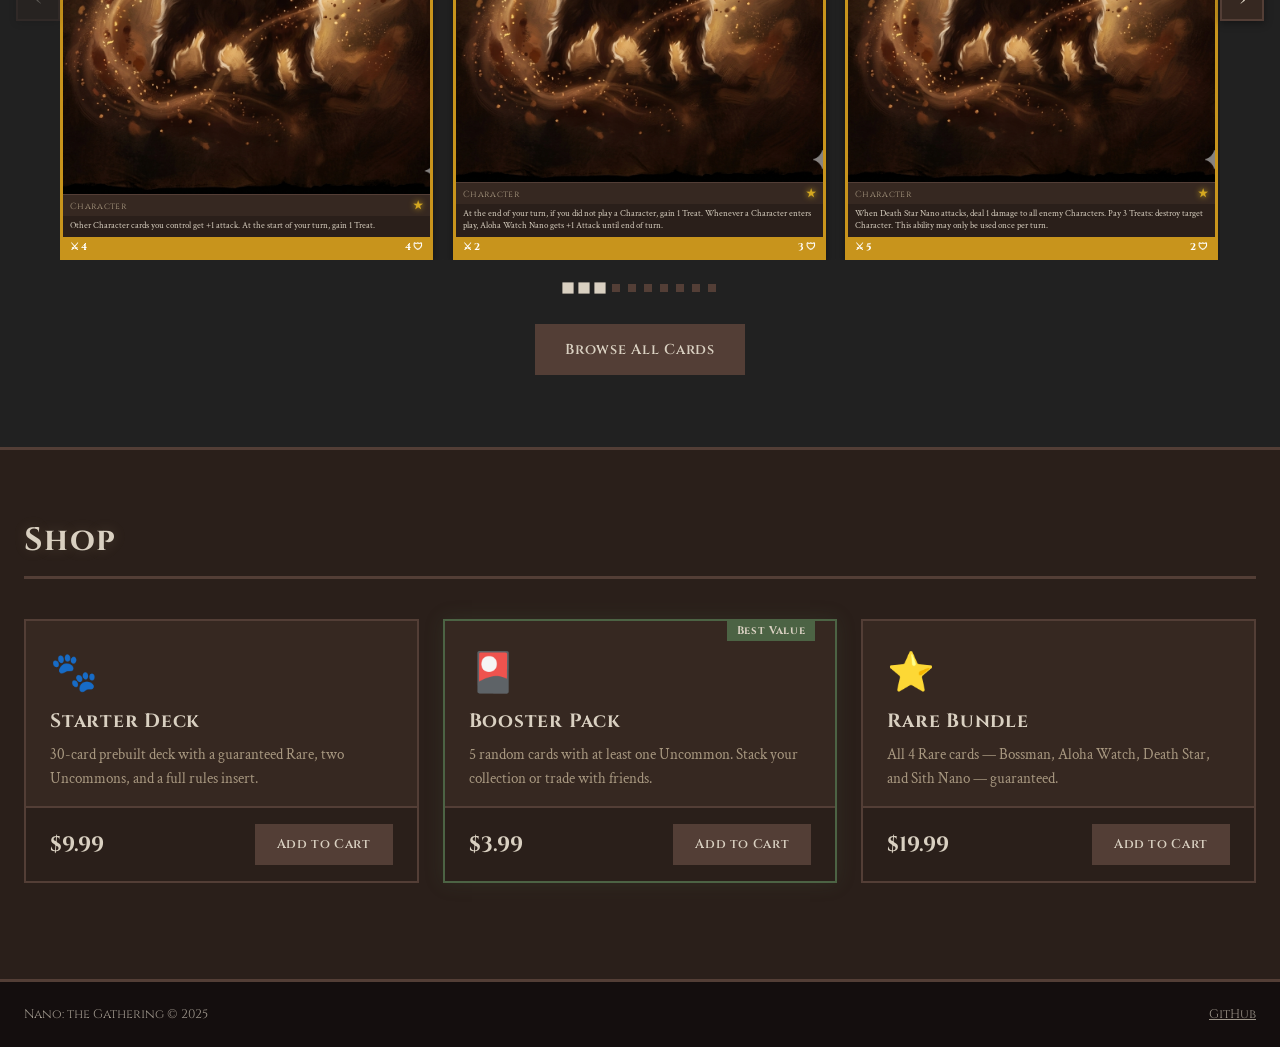
==== commit d0e5b54f: "update github links" ====
--- a/AI/index.html
+++ b/AI/index.html
@@ -161,7 +161,7 @@
     <footer>
         <div class="footer-inner">
             <span>Nano: the Gathering © 2025</span>
-            <a href="https://github.com" class="footer-link" target="_blank" rel="noopener">GitHub</a>
+            <a href="https://github.com/jebent521/Nano-The-Gathering" class="footer-link" target="_blank" rel="noopener">GitHub</a>
         </div>
     </footer>
 
--- a/AI/style.css
+++ b/AI/style.css
@@ -581,18 +581,20 @@
     flex-shrink: 0;
 }
 .card-img-wrap {
-    flex: 1;
+    flex: 1 1 0;
+    position: relative;
     overflow: hidden;
-    display: flex;
-    align-items: center;
-    justify-content: center;
     background: var(--bg-elevated);
     min-height: 0;
 }
 .card-img {
+    position: absolute;
+    inset: 0;
     width: 100%;
     height: 100%;
     object-fit: cover;
+    object-position: center top;
+    display: block;
     transition: transform 0.3s ease;
 }
 .card:hover .card-img { transform: scale(1.06); }
@@ -623,10 +625,10 @@
     line-height: 1.4;
     color: var(--text);
     background: var(--card-bg);
-    flex-shrink: 0;
+    flex-shrink: 1;
     overflow: hidden;
     display: -webkit-box;
-    -webkit-line-clamp: 3;
+    -webkit-line-clamp: 2;
     -webkit-box-orient: vertical;
 }
 .card-stats {
@@ -709,7 +711,7 @@
     flex-shrink: 0;
 }
 .detail-img-wrap { background: var(--bg-elevated); border-bottom: 2px solid var(--border); }
-.detail-img { width: 100%; max-height: 220px; object-fit: cover; }
+.detail-img { width: 100%; display: block; object-fit: contain; }
 .detail-typeline {
     display: flex;
     justify-content: space-between;
@@ -761,6 +763,31 @@
     flex-wrap: wrap;
 }
 .deck-copies { font-size: 0.78rem; color: var(--text-muted); font-family: 'Cinzel', serif; }
+
+.carousel-error {
+    padding: 24px;
+    color: var(--text-muted);
+    font-family: 'Cinzel', serif;
+    font-size: 0.85rem;
+}
+
+.cart-line-total {
+    font-weight: 700;
+    border-top: 2px solid var(--border);
+    margin-top: 4px;
+}
+
+.card-img-placeholder {
+    position: absolute;
+    inset: 0;
+    display: flex;
+    align-items: center;
+    justify-content: center;
+    background: var(--bg-elevated);
+    color: var(--text-muted);
+    font-family: 'Cinzel', serif;
+    font-size: 1.5rem;
+}
 
 /* ===== SHOP ===== */
 #shop { background: var(--bg-surface); border-top: 3px solid var(--border); }
@@ -868,6 +895,7 @@
     align-items: center;
     justify-content: space-between;
 }
+.deck-sidebar-header h2,
 .deck-sidebar-header h3 { font-size: 0.9rem; letter-spacing: 0.06em; }
 
 .deck-list { list-style: none; }
@@ -985,10 +1013,9 @@
 
 .deck-browser-header {
     display: flex;
-    align-items: center;
-    gap: 12px;
+    flex-direction: column;
+    gap: 10px;
     margin-bottom: 16px;
-    flex-wrap: wrap;
 }
 .deck-browser-title { font-family: 'Cinzel', serif; font-size: 1rem; font-weight: 700; letter-spacing: 0.04em; }
 
@@ -997,6 +1024,49 @@
     grid-template-columns: repeat(auto-fill, minmax(150px, 1fr));
     gap: 14px;
 }
+
+.deck-sidebar-title { font-family: 'Cinzel', serif; font-size: 0.9rem; font-weight: 700; letter-spacing: 0.06em; }
+
+.deck-editor-header {
+    display: flex;
+    align-items: center;
+    gap: 10px;
+    flex-wrap: wrap;
+    margin-bottom: 16px;
+}
+.deck-header-actions { display: flex; gap: 8px; flex-shrink: 0; }
+
+.deck-section-title {
+    font-family: 'Cinzel', serif;
+    font-size: 0.85rem;
+    font-weight: 700;
+    letter-spacing: 0.08em;
+    text-transform: uppercase;
+    color: var(--text-muted);
+    margin-bottom: 10px;
+}
+
+.deck-contents { margin-bottom: 32px; }
+
+.deck-empty-state {
+    display: flex;
+    flex-direction: column;
+    align-items: center;
+    gap: 16px;
+    padding: 64px 24px;
+    color: var(--text-muted);
+    font-family: 'Cinzel', serif;
+    font-size: 0.9rem;
+    text-align: center;
+}
+
+.deck-entry-remove {
+    margin-left: 4px;
+    opacity: 0.5;
+}
+.deck-entry-remove:hover { opacity: 1; color: #c02828; }
+.deck-qty-btn:disabled { opacity: 0.3; cursor: not-allowed; }
+.deck-qty-btn:disabled:hover { background: var(--bg); transform: none; }
 
 /* ===== FOOTER ===== */
 footer { background: var(--header-bg); border-top: 3px solid var(--header-border); padding: 24px; }
@@ -1049,8 +1119,37 @@
 .modal.active .modal-box { transform: scale(1) translateY(0); }
 .modal-box-card { padding: 0; }
 .modal-box-info { max-width: 680px; width: 100%; padding: 0; }
+.modal-box-pdf  { max-width: 900px; width: 100%; padding: 0; display: flex; flex-direction: column; }
+
+.pdf-modal-header {
+    display: flex;
+    align-items: center;
+    justify-content: space-between;
+    padding: 12px 16px;
+    background: var(--bg-elevated);
+    border-bottom: 2px solid var(--border);
+    flex-shrink: 0;
+    gap: 12px;
+}
+.pdf-modal-title {
+    font-family: 'Cinzel', serif;
+    font-size: 0.9rem;
+    font-weight: 700;
+    letter-spacing: 0.06em;
+    color: var(--text);
+}
+.pdf-modal-actions { display: flex; align-items: center; gap: 10px; }
+
+.pdf-frame {
+    width: 100%;
+    height: 80vh;
+    border: none;
+    display: block;
+    flex: 1;
+}
 
 .modal-scrollable { padding: 32px; }
+.modal-scrollable > .btn { display: inline-flex; margin-bottom: 24px; }
 .modal-scrollable h2 { font-size: 1.5rem; margin-bottom: 20px; padding-bottom: 12px; border-bottom: 2px solid var(--border); letter-spacing: 0.04em; }
 .modal-scrollable h3 { font-size: 1.05rem; margin: 20px 0 10px; color: var(--text-muted); letter-spacing: 0.04em; }
 .modal-scrollable p  { font-size: 1.05rem; line-height: 1.7; margin-bottom: 12px; }
@@ -1081,6 +1180,19 @@
 /* Info modal */
 #modal-info { position: fixed; inset: 0; z-index: 200; display: flex; align-items: center; justify-content: center; padding: 20px; pointer-events: none; opacity: 0; transition: opacity 0.2s; }
 #modal-info.active { pointer-events: all; opacity: 1; }
+
+/* ===== SCROLLBARS ===== */
+.modal-box {
+    scrollbar-width: thin;
+    scrollbar-color: var(--border) var(--bg-elevated);
+}
+.modal-box::-webkit-scrollbar { width: 6px; }
+.modal-box::-webkit-scrollbar-track { background: var(--bg-elevated); }
+.modal-box::-webkit-scrollbar-thumb {
+    background: var(--border);
+    border-left: 1px solid var(--bg-elevated);
+}
+.modal-box::-webkit-scrollbar-thumb:hover { background: var(--text-muted); }
 
 /* ===== TOAST ===== */
 .toast {
